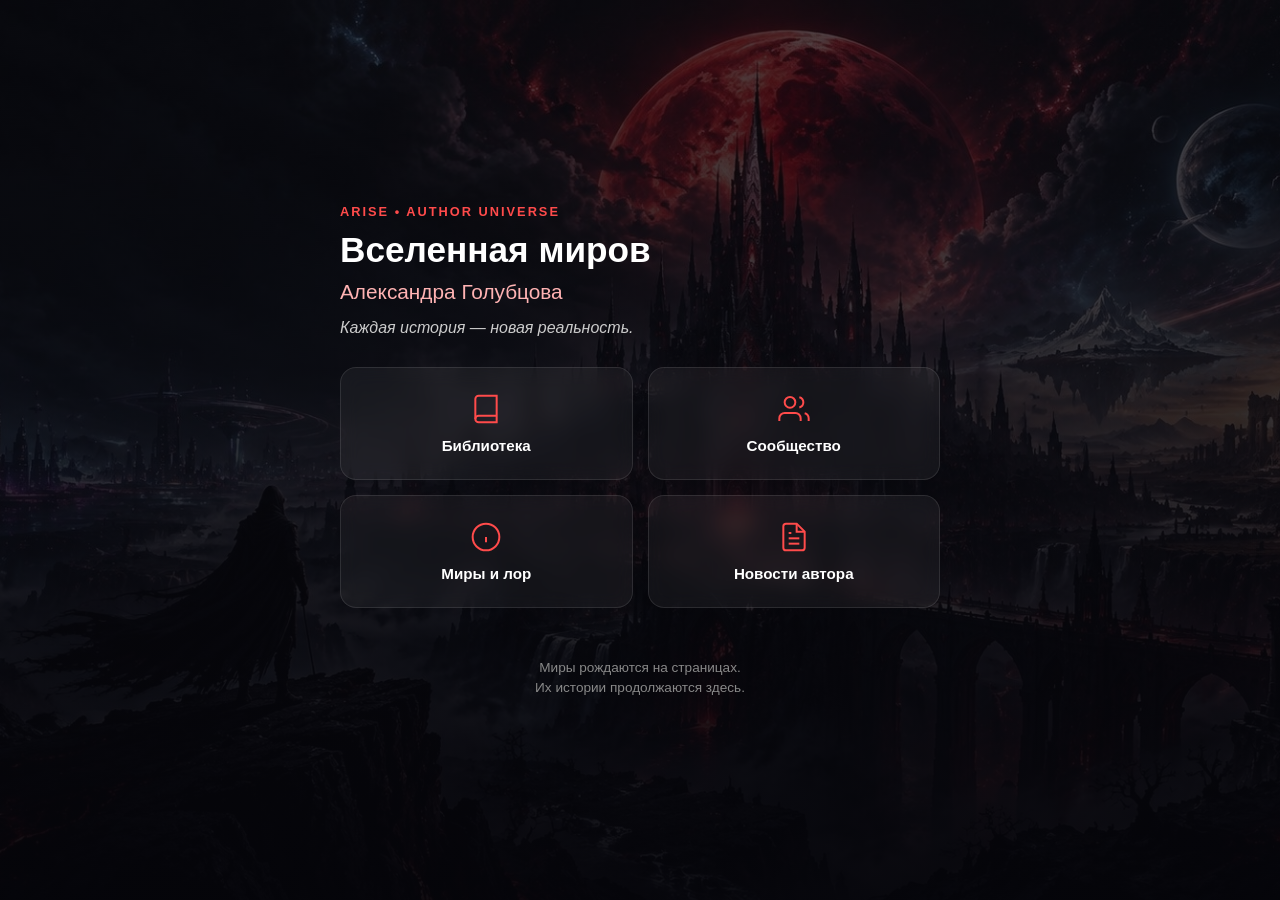
==== index.html @ a64a95e8 "feat: add ARISE universe hub landing page" ====
<!doctype html>
<html lang="ru">
  <head>
    <meta charset="UTF-8" />
    <meta
      name="viewport"
      content="width=device-width, initial-scale=1.0, maximum-scale=1.0, user-scalable=no"
    />
    <title>ARISE • Вселенная миров</title>
    <link rel="stylesheet" href="css/style.css" />
    <script src="https://telegram.org/js/telegram-web-app.js"></script>
  </head>
  <body>
    <div class="overlay hub-overlay">
      <div class="hub-header">
        <span class="brand-tag">ARISE • AUTHOR UNIVERSE</span>
        <h1>Вселенная миров</h1>
        <h2>Александра Голубцова</h2>
        <p class="tagline">Каждая история — новая реальность.</p>
      </div>
      <div class="hub-menu">
        <a href="library.html" class="hub-card">
          <svg
            viewBox="0 0 24 24"
            fill="none"
            stroke="currentColor"
            stroke-width="1.5"
          >
            <path d="M4 19.5A2.5 2.5 0 0 1 6.5 17H20"></path>
            <path
              d="M6.5 2H20v20H6.5A2.5 2.5 0 0 1 4 19.5v-15A2.5 2.5 0 0 1 6.5 2z"
            ></path>
          </svg>
          <span>Библиотека</span>
        </a>
        <a href="#" class="hub-card">
          <svg
            viewBox="0 0 24 24"
            fill="none"
            stroke="currentColor"
            stroke-width="1.5"
          >
            <path d="M17 21v-2a4 4 0 0 0-4-4H5a4 4 0 0 0-4 4v2"></path>
            <circle cx="9" cy="7" r="4"></circle>
            <path d="M23 21v-2a4 4 0 0 0-3-3.87"></path>
            <path d="M16 3.13a4 4 0 0 1 0 7.75"></path>
          </svg>
          <span>Сообщество</span>
        </a>
        <a href="#" class="hub-card">
          <svg
            viewBox="0 0 24 24"
            fill="none"
            stroke="currentColor"
            stroke-width="1.5"
          >
            <circle cx="12" cy="12" r="10"></circle>
            <path d="M12 16v-4"></path>
            <path d="M12 8h.01"></path>
          </svg>
          <span>Миры и лор</span>
        </a>
        <a href="#" class="hub-card">
          <svg
            viewBox="0 0 24 24"
            fill="none"
            stroke="currentColor"
            stroke-width="1.5"
          >
            <path
              d="M14 2H6a2 2 0 0 0-2 2v16a2 2 0 0 0 2 2h12a2 2 0 0 0 2-2V8z"
            ></path>
            <polyline points="14 2 14 8 20 8"></polyline>
            <line x1="16" y1="13" x2="8" y2="13"></line>
            <line x1="16" y1="17" x2="8" y2="17"></line>
            <polyline points="10 9 9 9 8 9"></polyline>
          </svg>
          <span>Новости автора</span>
        </a>
      </div>
      <div class="hub-footer">
        Миры рождаются на страницах.<br />Их истории продолжаются здесь.
      </div>
    </div>
    <script>
      if (window.Telegram && window.Telegram.WebApp) {
        window.Telegram.WebApp.ready();
        window.Telegram.WebApp.expand();
      }
    </script>
  </body>
</html>
---- css/style.css ----
* { margin: 0; padding: 0; box-sizing: border-box; font-family: -apple-system, BlinkMacSystemFont, "Segoe UI", Roboto, Helvetica, Arial, sans-serif; }
body { background-image: url('../assets/bg-universe.jpg'); background-size: cover; background-position: center; background-attachment: fixed; color: #fff; min-height: 100vh; display: flex; flex-direction: column; }
.overlay { background: linear-gradient(to bottom, rgba(10, 10, 15, 0.7) 0%, rgba(5, 5, 10, 0.95) 100%); min-height: 100vh; padding: 40px 20px; display: flex; flex-direction: column; align-items: center; }

/* стили для главного меню (Хаб�) */
.hub-overlay { justify-content: center; }
.hub-header { text-align: left; width: 100%; max-width: 600px; margin-bottom: 30px; }
.brand-tag { color: #ff4b4b; font-size: 0.8rem; letter-spacing: 2px; text-transform: uppercase; font-weight: bold; }
.hub-header h1 { margin-top: 10px; font-size: 2.2rem; text-align: left; background: none; -webkit-text-fill-color: #fff; text-shadow: none; text-transform: none; letter-spacing: normal; font-weight: 800; }
.hub-header h2 { font-size: 1.3rem; color: #ffb3b3; font-weight: 400; margin-bottom: 15px; text-align: left; }
.tagline { font-style: italic; color: #ccc; font-size: 1rem; }
.hub-menu { display: grid; grid-template-columns: 1fr 1fr; gap: 15px; width: 100%; max-width: 600px; margin-bottom: 30px; }
.hub-card { background: rgba(255, 255, 255, 0.05); border: 1px solid rgba(255, 255, 255, 0.1); border-radius: 16px; padding: 25px 15px; display: flex; flex-direction: column; align-items: center; justify-content: center; text-decoration: none; color: #fff; backdrop-filter: blur(10px); -webkit-backdrop-filter: blur(10px); transition: 0.2s; gap: 12px; }
.hub-card:active { transform: scale(0.97); background: rgba(255, 255, 255, 0.1); }
.hub-card svg { width: 32px; height: 32px; stroke: #ff4b4b; }
.hub-card span { font-weight: 600; font-size: 0.95rem; text-align: center; }
.hub-footer { text-align: center; color: #888; font-size: 0.85rem; line-height: 1.5; margin-top: 20px; }

/* стили для страницы Библиотеки и карточек */
header { text-align: center; margin-bottom: 30px; margin-top: 10px; width: 100%; max-width: 800px; position: relative; }
.back-link { display: inline-block; color: #aaa; text-decoration: none; margin-bottom: 20px; font-size: 0.9rem; position: absolute; left: 0; top: -20px; }
h1 { font-size: 2rem; font-weight: 800; text-transform: uppercase; letter-spacing: 2px; background: linear-gradient(90deg, #ff4b4b, #ff8c8c); -webkit-background-clip: text; -webkit-text-fill-color: transparent; margin-bottom: 10px; }
p.subtitle { font-size: 1rem; color: #cccccc; font-weight: 400; }
.grid { display: grid; grid-template-columns: repeat(auto-fill, minmax(160px, 1fr)); gap: 20px; width: 100%; max-width: 800px; }
.card { background: rgba(255, 255, 255, 0.05); border: 1px solid rgba(255, 255, 255, 0.1); border-radius: 12px; overflow: hidden; cursor: pointer; transition: transform 0.2s; text-decoration: none; color: inherit; display: flex; flex-direction: column; backdrop-filter: blur(10px); -webkit-backdrop-filter: blur(10px); }
.card:active { transform: scale(0.97); }
.card img { width: 100%; aspect-ratio: 2/3; object-fit: cover; border-bottom: 1px solid rgba(255, 255, 255, 0.1); }
.card-content { padding: 12px; }
.genre-tag { font-size: 0.7rem; text-transform: uppercase; color: #ff4b4b; font-weight: bold; letter-spacing: 1px; margin-bottom: 5px; display: block; }
.card h3 { font-size: 1rem; margin-bottom: 5px; line-height: 1.2; }
.card p { font-size: 0.8rem; color: #aaaaaa; display: -webkit-box; -webkit-line-clamp: 2; -webkit-box-orient: vertical; overflow: hidden; }
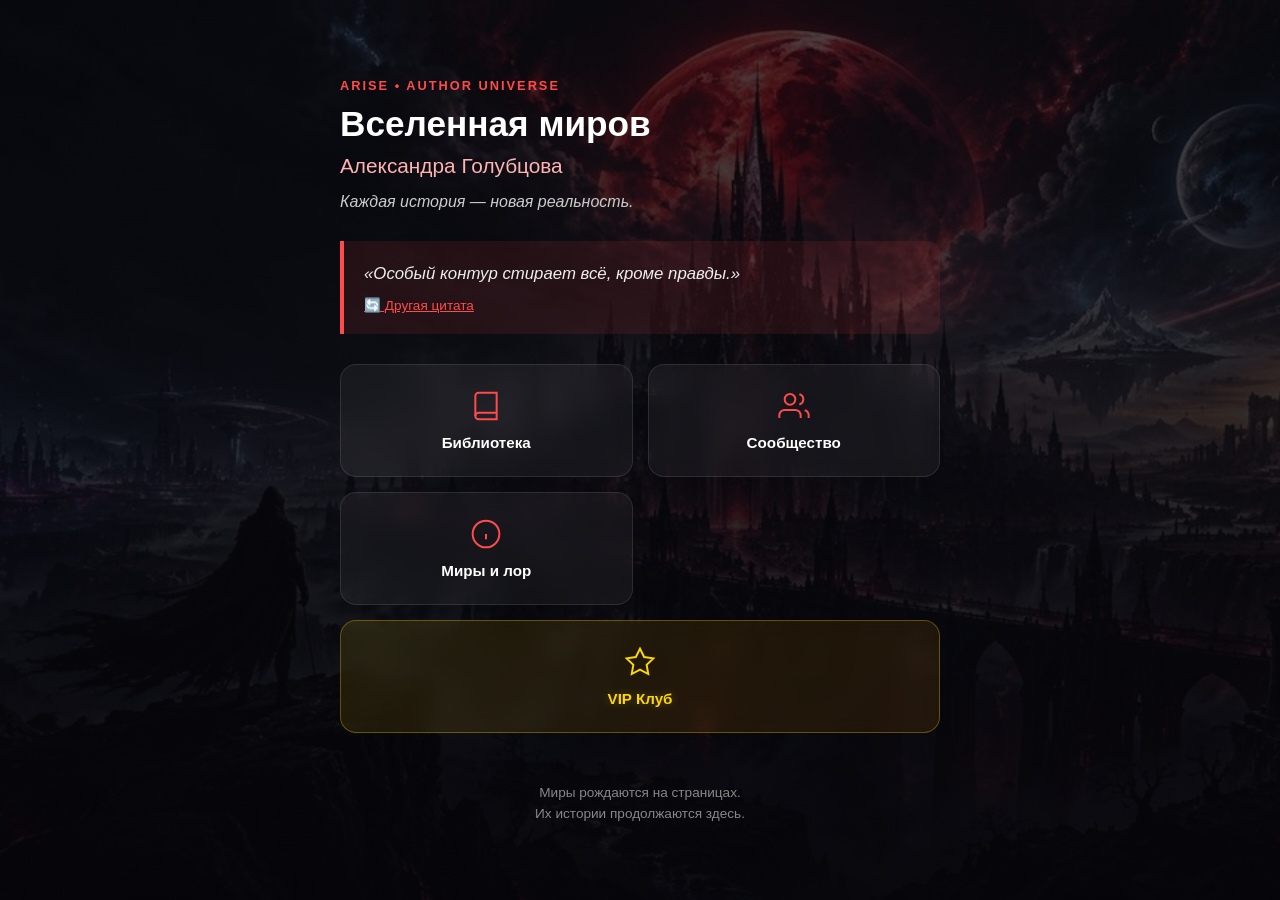
==== commit 825405ee: "feat: add VIP zone with mock paywall, random quotes, and author channel link" ====
--- a/index.html
+++ b/index.html
@@ -1,92 +1,48 @@
-<!doctype html>
+<!DOCTYPE html>
 <html lang="ru">
-  <head>
-    <meta charset="UTF-8" />
-    <meta
-      name="viewport"
-      content="width=device-width, initial-scale=1.0, maximum-scale=1.0, user-scalable=no"
-    />
+<head>
+    <meta charset="UTF-8">
+    <meta name="viewport" content="width=device-width, initial-scale=1.0, maximum-scale=1.0, user-scalable=no">
     <title>ARISE • Вселенная миров</title>
-    <link rel="stylesheet" href="css/style.css" />
+    <link rel="stylesheet" href="css/style.css">
     <script src="https://telegram.org/js/telegram-web-app.js"></script>
-  </head>
-  <body>
+</head>
+<body>
     <div class="overlay hub-overlay">
-      <div class="hub-header">
-        <span class="brand-tag">ARISE • AUTHOR UNIVERSE</span>
-        <h1>Вселенная миров</h1>
-        <h2>Александра Голубцова</h2>
-        <p class="tagline">Каждая история — новая реальность.</p>
-      </div>
-      <div class="hub-menu">
-        <a href="library.html" class="hub-card">
-          <svg
-            viewBox="0 0 24 24"
-            fill="none"
-            stroke="currentColor"
-            stroke-width="1.5"
-          >
-            <path d="M4 19.5A2.5 2.5 0 0 1 6.5 17H20"></path>
-            <path
-              d="M6.5 2H20v20H6.5A2.5 2.5 0 0 1 4 19.5v-15A2.5 2.5 0 0 1 6.5 2z"
-            ></path>
-          </svg>
-          <span>Библиотека</span>
-        </a>
-        <a href="#" class="hub-card">
-          <svg
-            viewBox="0 0 24 24"
-            fill="none"
-            stroke="currentColor"
-            stroke-width="1.5"
-          >
-            <path d="M17 21v-2a4 4 0 0 0-4-4H5a4 4 0 0 0-4 4v2"></path>
-            <circle cx="9" cy="7" r="4"></circle>
-            <path d="M23 21v-2a4 4 0 0 0-3-3.87"></path>
-            <path d="M16 3.13a4 4 0 0 1 0 7.75"></path>
-          </svg>
-          <span>Сообщество</span>
-        </a>
-        <a href="#" class="hub-card">
-          <svg
-            viewBox="0 0 24 24"
-            fill="none"
-            stroke="currentColor"
-            stroke-width="1.5"
-          >
-            <circle cx="12" cy="12" r="10"></circle>
-            <path d="M12 16v-4"></path>
-            <path d="M12 8h.01"></path>
-          </svg>
-          <span>Миры и лор</span>
-        </a>
-        <a href="#" class="hub-card">
-          <svg
-            viewBox="0 0 24 24"
-            fill="none"
-            stroke="currentColor"
-            stroke-width="1.5"
-          >
-            <path
-              d="M14 2H6a2 2 0 0 0-2 2v16a2 2 0 0 0 2 2h12a2 2 0 0 0 2-2V8z"
-            ></path>
-            <polyline points="14 2 14 8 20 8"></polyline>
-            <line x1="16" y1="13" x2="8" y2="13"></line>
-            <line x1="16" y1="17" x2="8" y2="17"></line>
-            <polyline points="10 9 9 9 8 9"></polyline>
-          </svg>
-          <span>Новости автора</span>
-        </a>
-      </div>
-      <div class="hub-footer">
-        Миры рождаются на страницах.<br />Их истории продолжаются здесь.
-      </div>
+        <div class="hub-header">
+            <span class="brand-tag">ARISE • AUTHOR UNIVERSE</span>
+            <h1>Вселенная миров</h1>
+            <h2>Александра Голубцова</h2>
+            <p class="tagline">Каждая история — новая реальность.</p>
+        </div>
+
+        <div class="quote-block" id="quote-container">
+            <p id="random-quote">"Загрузка мудрости..."</p>
+            <button onclick="getRandomQuote()" class="refresh-btn">🔄 Другая цитата</button>
+        </div>
+
+        <div class="hub-menu">
+            <a href="library.html" class="hub-card">
+                <svg viewBox="0 0 24 24" fill="none" stroke="currentColor" stroke-width="1.5"><path d="M4 19.5A2.5 2.5 0 0 1 6.5 17H20"></path><path d="M6.5 2H20v20H6.5A2.5 2.5 0 0 1 4 19.5v-15A2.5 2.5 0 0 1 6.5 2z"></path></svg>
+                <span>Библиотека</span>
+            </a>
+            <a href="https://t.me/ariseliterature" target="_blank" class="hub-card">
+                <svg viewBox="0 0 24 24" fill="none" stroke="currentColor" stroke-width="1.5"><path d="M17 21v-2a4 4 0 0 0-4-4H5a4 4 0 0 0-4 4v2"></path><circle cx="9" cy="7" r="4"></circle><path d="M23 21v-2a4 4 0 0 0-3-3.87"></path><path d="M16 3.13a4 4 0 0 1 0 7.75"></path></svg>
+                <span>Сообщество</span>
+            </a>
+            <a href="lore.html" class="hub-card">
+                <svg viewBox="0 0 24 24" fill="none" stroke="currentColor" stroke-width="1.5"><circle cx="12" cy="12" r="10"></circle><path d="M12 16v-4"></path><path d="M12 8h.01"></path></svg>
+                <span>Миры и лор</span>
+            </a>
+            <a href="vip.html" class="hub-card vip-card">
+                <svg viewBox="0 0 24 24" fill="none" stroke="currentColor" stroke-width="1.5"><path d="M12 2l3.09 6.26L22 9.27l-5 4.87 1.18 6.88L12 17.77l-6.18 3.25L7 14.14 2 9.27l6.91-1.01L12 2z"></path></svg>
+                <span>VIP Клуб</span>
+            </a>
+        </div>
+        <div class="hub-footer">
+            Миры рождаются на страницах.<br>Их истории продолжаются здесь.
+        </div>
     </div>
-    <script>
-      if (window.Telegram && window.Telegram.WebApp) {
-        window.Telegram.WebApp.ready();
-        window.Telegram.WebApp.expand();
-      }
-    </script>
-  </body>
+    <script src="js/main.js"></script>
+</body>
 </html>
--- a/css/style.css
+++ b/css/style.css
@@ -1,8 +1,9 @@
 * { margin: 0; padding: 0; box-sizing: border-box; font-family: -apple-system, BlinkMacSystemFont, "Segoe UI", Roboto, Helvetica, Arial, sans-serif; }
+html, body { width: 100%; max-width: 100vw; overflow-x: hidden; }
 body { background-image: url('../assets/bg-universe.jpg'); background-size: cover; background-position: center; background-attachment: fixed; color: #fff; min-height: 100vh; display: flex; flex-direction: column; }
-.overlay { background: linear-gradient(to bottom, rgba(10, 10, 15, 0.7) 0%, rgba(5, 5, 10, 0.95) 100%); min-height: 100vh; padding: 40px 20px; display: flex; flex-direction: column; align-items: center; }
+.overlay { background: linear-gradient(to bottom, rgba(10, 10, 15, 0.7) 0%, rgba(5, 5, 10, 0.95) 100%); min-height: 100vh; padding: 40px 20px; display: flex; flex-direction: column; align-items: center; width: 100%; }
 
-/* стили для главного меню (Хаб�) */
+/* Главное меню */
 .hub-overlay { justify-content: center; }
 .hub-header { text-align: left; width: 100%; max-width: 600px; margin-bottom: 30px; }
 .brand-tag { color: #ff4b4b; font-size: 0.8rem; letter-spacing: 2px; text-transform: uppercase; font-weight: bold; }
@@ -16,16 +17,58 @@
 .hub-card span { font-weight: 600; font-size: 0.95rem; text-align: center; }
 .hub-footer { text-align: center; color: #888; font-size: 0.85rem; line-height: 1.5; margin-top: 20px; }
 
-/* стили для страницы Библиотеки и карточек */
-header { text-align: center; margin-bottom: 30px; margin-top: 10px; width: 100%; max-width: 800px; position: relative; }
-.back-link { display: inline-block; color: #aaa; text-decoration: none; margin-bottom: 20px; font-size: 0.9rem; position: absolute; left: 0; top: -20px; }
-h1 { font-size: 2rem; font-weight: 800; text-transform: uppercase; letter-spacing: 2px; background: linear-gradient(90deg, #ff4b4b, #ff8c8c); -webkit-background-clip: text; -webkit-text-fill-color: transparent; margin-bottom: 10px; }
-p.subtitle { font-size: 1rem; color: #cccccc; font-weight: 400; }
+/* Библиотека */
+header { display: flex; flex-direction: column; align-items: center; width: 100%; max-width: 800px; margin-bottom: 35px; /* Отступ увеличен */ }
+h1 { font-size: 2rem; font-weight: 800; text-transform: uppercase; letter-spacing: 2px; background: linear-gradient(90deg, #ff4b4b, #ff8c8c); -webkit-background-clip: text; -webkit-text-fill-color: transparent; margin-bottom: 10px; text-align: center; }
+p.subtitle { font-size: 1rem; color: #cccccc; font-weight: 400; text-align: center; }
+
+.tabs { display: flex; overflow-x: auto; gap: 10px; width: 100%; max-width: 800px; margin-bottom: 25px; padding-bottom: 5px; scrollbar-width: none; }
+.tabs::-webkit-scrollbar { display: none; }
+.tab { background: rgba(255, 255, 255, 0.1); border: 1px solid rgba(255, 255, 255, 0.2); color: #fff; padding: 8px 16px; border-radius: 20px; cursor: pointer; white-space: nowrap; font-size: 0.85rem; transition: 0.2s; }
+.tab.active { background: #ff4b4b; border-color: #ff4b4b; }
+
 .grid { display: grid; grid-template-columns: repeat(auto-fill, minmax(160px, 1fr)); gap: 20px; width: 100%; max-width: 800px; }
 .card { background: rgba(255, 255, 255, 0.05); border: 1px solid rgba(255, 255, 255, 0.1); border-radius: 12px; overflow: hidden; cursor: pointer; transition: transform 0.2s; text-decoration: none; color: inherit; display: flex; flex-direction: column; backdrop-filter: blur(10px); -webkit-backdrop-filter: blur(10px); }
 .card:active { transform: scale(0.97); }
-.card img { width: 100%; aspect-ratio: 2/3; object-fit: cover; border-bottom: 1px solid rgba(255, 255, 255, 0.1); }
+.card img { width: 100%; height: auto; aspect-ratio: 2/3; object-fit: cover; border-bottom: 1px solid rgba(255, 255, 255, 0.1); display: block; }
 .card-content { padding: 12px; }
 .genre-tag { font-size: 0.7rem; text-transform: uppercase; color: #ff4b4b; font-weight: bold; letter-spacing: 1px; margin-bottom: 5px; display: block; }
 .card h3 { font-size: 1rem; margin-bottom: 5px; line-height: 1.2; }
 .card p { font-size: 0.8rem; color: #aaaaaa; display: -webkit-box; -webkit-line-clamp: 2; -webkit-box-orient: vertical; overflow: hidden; }
+
+/* Страница книги */
+.book-page { display: flex; flex-direction: column; align-items: center; max-width: 600px; margin: 0 auto; width: 100%; text-align: center; }
+.book-page img.cover { width: 100%; max-width: 220px; height: auto; border-radius: 12px; margin-bottom: 20px; box-shadow: 0 10px 30px rgba(0,0,0,0.6); object-fit: contain; }
+.book-page h1 { margin-bottom: 5px; font-size: 2rem; word-wrap: break-word; }
+.book-page .author { color: #aaa; margin-bottom: 25px; font-size: 1rem; letter-spacing: 1px; text-transform: uppercase; }
+
+/* Аккордеоны */
+.info-block { background: rgba(255, 255, 255, 0.05); border: 1px solid rgba(255, 255, 255, 0.1); border-radius: 12px; margin-bottom: 15px; width: 100%; text-align: left; overflow: hidden; backdrop-filter: blur(10px); -webkit-backdrop-filter: blur(10px); }
+.info-block summary { padding: 18px; font-weight: 600; font-size: 1.05rem; cursor: pointer; list-style: none; display: flex; justify-content: space-between; align-items: center; color: #fff; transition: 0.2s; }
+.info-block summary:hover { background: rgba(255, 255, 255, 0.05); }
+.info-block summary::-webkit-details-marker { display: none; }
+.info-block summary::after { content: '+'; color: #ff4b4b; font-size: 1.5rem; font-weight: 300; line-height: 1; }
+.info-block[open] summary::after { content: '−'; }
+.info-block .content { padding: 0 18px 18px 18px; color: #ccc; line-height: 1.6; font-size: 0.95rem; }
+.info-block .content p { margin-bottom: 10px; }
+
+.chapter-list { list-style: none; padding: 0; margin: 0; }
+.chapter-list li { padding: 12px 0; border-bottom: 1px solid rgba(255,255,255,0.05); display: flex; justify-content: space-between; align-items: center; color: #ddd; }
+.chapter-list li:last-child { border-bottom: none; }
+.chapter-list span { color: #666; font-size: 0.85rem; }
+
+.buy-buttons { display: flex; flex-direction: column; gap: 15px; width: 100%; margin: 10px 0 20px 0; }
+.buy-btn { display: flex; align-items: center; justify-content: center; gap: 10px; background: #ff4b4b; color: white; text-decoration: none; padding: 16px; border-radius: 12px; font-weight: bold; font-size: 1.1rem; transition: 0.2s; border: none; cursor: pointer; width: 100%; }
+.buy-btn:active { transform: scale(0.97); }
+.buy-btn.wb { background: #cb11b1; }
+.buy-btn.read { background: #ff4b4b; font-size: 1.2rem; margin-top: 10px; width: 100%; }
+
+/* Стили для цитат */
+.quote-block { width: 100%; max-width: 600px; background: rgba(255, 75, 75, 0.1); border-left: 4px solid #ff4b4b; padding: 20px; border-radius: 0 12px 12px 0; margin-bottom: 30px; text-align: left; }
+.quote-block p { font-style: italic; font-size: 1.05rem; line-height: 1.5; color: #eee; margin-bottom: 10px; }
+.refresh-btn { background: none; border: none; color: #ff4b4b; font-size: 0.85rem; cursor: pointer; text-decoration: underline; padding: 0; }
+
+/* VIP Карточка в меню */
+.vip-card { grid-column: span 2; background: linear-gradient(135deg, rgba(255, 215, 0, 0.1) 0%, rgba(255, 140, 0, 0.1) 100%); border-color: rgba(255, 215, 0, 0.3); }
+.vip-card svg { stroke: #ffd700; }
+.vip-card span { color: #ffd700; text-shadow: 0 0 10px rgba(255, 215, 0, 0.3); }
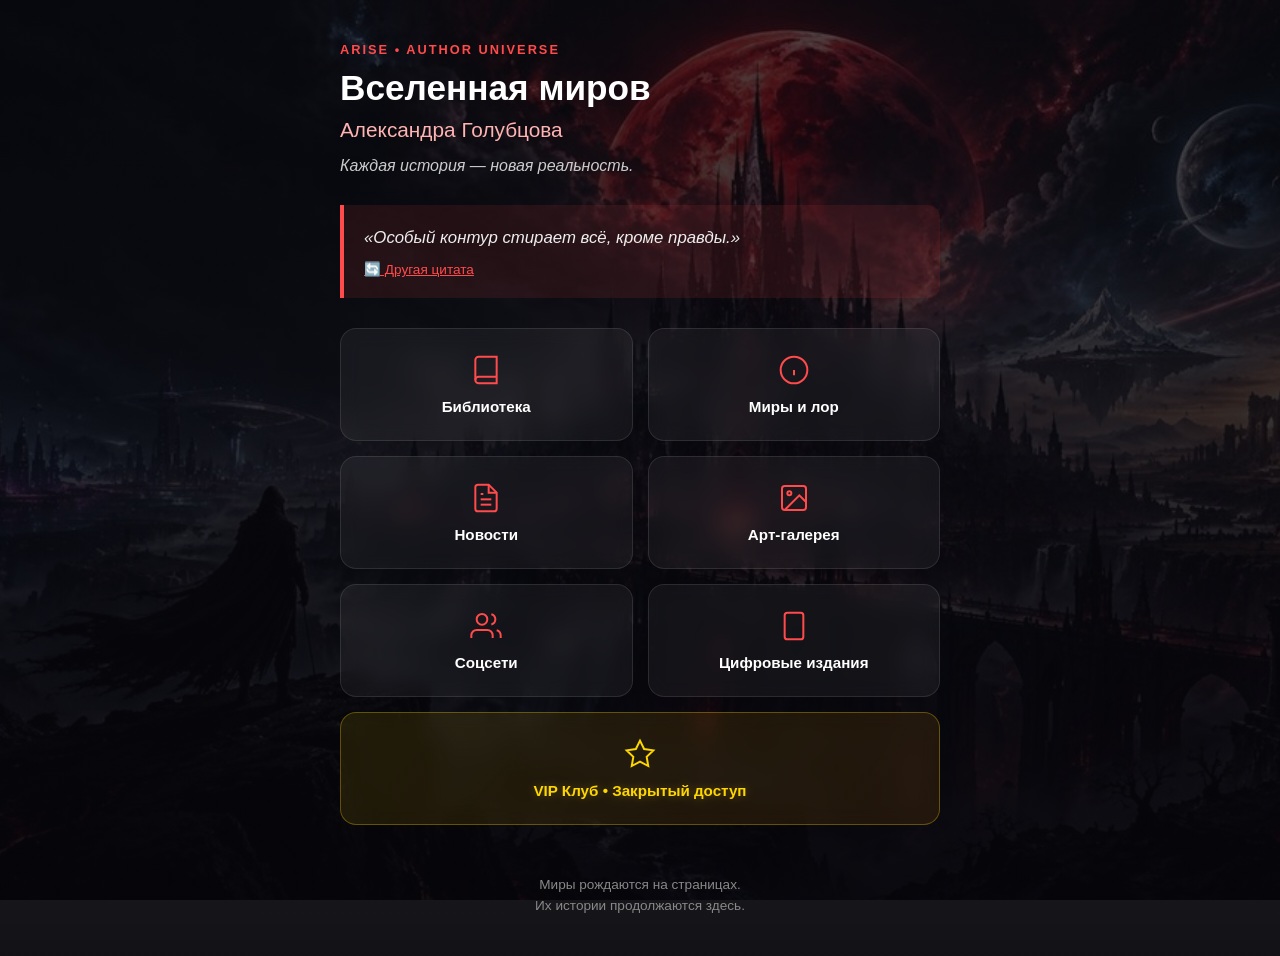
==== commit 4f14e81b: "feat: add gallery, social, digital editions; expand hub to 6 modules" ====
--- a/index.html
+++ b/index.html
@@ -26,19 +26,35 @@
                 <svg viewBox="0 0 24 24" fill="none" stroke="currentColor" stroke-width="1.5"><path d="M4 19.5A2.5 2.5 0 0 1 6.5 17H20"></path><path d="M6.5 2H20v20H6.5A2.5 2.5 0 0 1 4 19.5v-15A2.5 2.5 0 0 1 6.5 2z"></path></svg>
                 <span>Библиотека</span>
             </a>
-            <a href="https://t.me/ariseliterature" target="_blank" class="hub-card">
-                <svg viewBox="0 0 24 24" fill="none" stroke="currentColor" stroke-width="1.5"><path d="M17 21v-2a4 4 0 0 0-4-4H5a4 4 0 0 0-4 4v2"></path><circle cx="9" cy="7" r="4"></circle><path d="M23 21v-2a4 4 0 0 0-3-3.87"></path><path d="M16 3.13a4 4 0 0 1 0 7.75"></path></svg>
-                <span>Сообщество</span>
-            </a>
             <a href="lore.html" class="hub-card">
                 <svg viewBox="0 0 24 24" fill="none" stroke="currentColor" stroke-width="1.5"><circle cx="12" cy="12" r="10"></circle><path d="M12 16v-4"></path><path d="M12 8h.01"></path></svg>
                 <span>Миры и лор</span>
             </a>
+            <a href="news.html" class="hub-card">
+                <svg viewBox="0 0 24 24" fill="none" stroke="currentColor" stroke-width="1.5"><path d="M14 2H6a2 2 0 0 0-2 2v16a2 2 0 0 0 2 2h12a2 2 0 0 0 2-2V8z"></path><polyline points="14 2 14 8 20 8"></polyline><line x1="16" y1="13" x2="8" y2="13"></line><line x1="16" y1="17" x2="8" y2="17"></line><polyline points="10 9 9 9 8 9"></polyline></svg>
+                <span>Новости</span>
+            </a>
+            <a href="gallery.html" class="hub-card">
+                <svg viewBox="0 0 24 24" fill="none" stroke="currentColor" stroke-width="1.5"><rect x="3" y="3" width="18" height="18" rx="2" ry="2"></rect><circle cx="8.5" cy="8.5" r="1.5"></circle><polyline points="21 15 16 10 5 21"></polyline></svg>
+                <span>Арт-галерея</span>
+            </a>
+            <a href="social.html" class="hub-card">
+                <svg viewBox="0 0 24 24" fill="none" stroke="currentColor" stroke-width="1.5"><path d="M17 21v-2a4 4 0 0 0-4-4H5a4 4 0 0 0-4 4v2"></path><circle cx="9" cy="7" r="4"></circle><path d="M23 21v-2a4 4 0 0 0-3-3.87"></path><path d="M16 3.13a4 4 0 0 1 0 7.75"></path></svg>
+                <span>Соцсети</span>
+            </a>
+            <a href="digital.html" class="hub-card">
+                <svg viewBox="0 0 24 24" fill="none" stroke="currentColor" stroke-width="1.5"><rect x="5" y="2" width="14" height="20" rx="2" ry="2"></rect><line x1="12" y1="18" x2="12.01" y2="18"></line></svg>
+                <span>Цифровые издания</span>
+            </a>
+        </div>
+
+        <div class="hub-menu" style="margin-top: -15px;">
             <a href="vip.html" class="hub-card vip-card">
                 <svg viewBox="0 0 24 24" fill="none" stroke="currentColor" stroke-width="1.5"><path d="M12 2l3.09 6.26L22 9.27l-5 4.87 1.18 6.88L12 17.77l-6.18 3.25L7 14.14 2 9.27l6.91-1.01L12 2z"></path></svg>
-                <span>VIP Клуб</span>
+                <span>VIP Клуб • Закрытый доступ</span>
             </a>
         </div>
+
         <div class="hub-footer">
             Миры рождаются на страницах.<br>Их истории продолжаются здесь.
         </div>
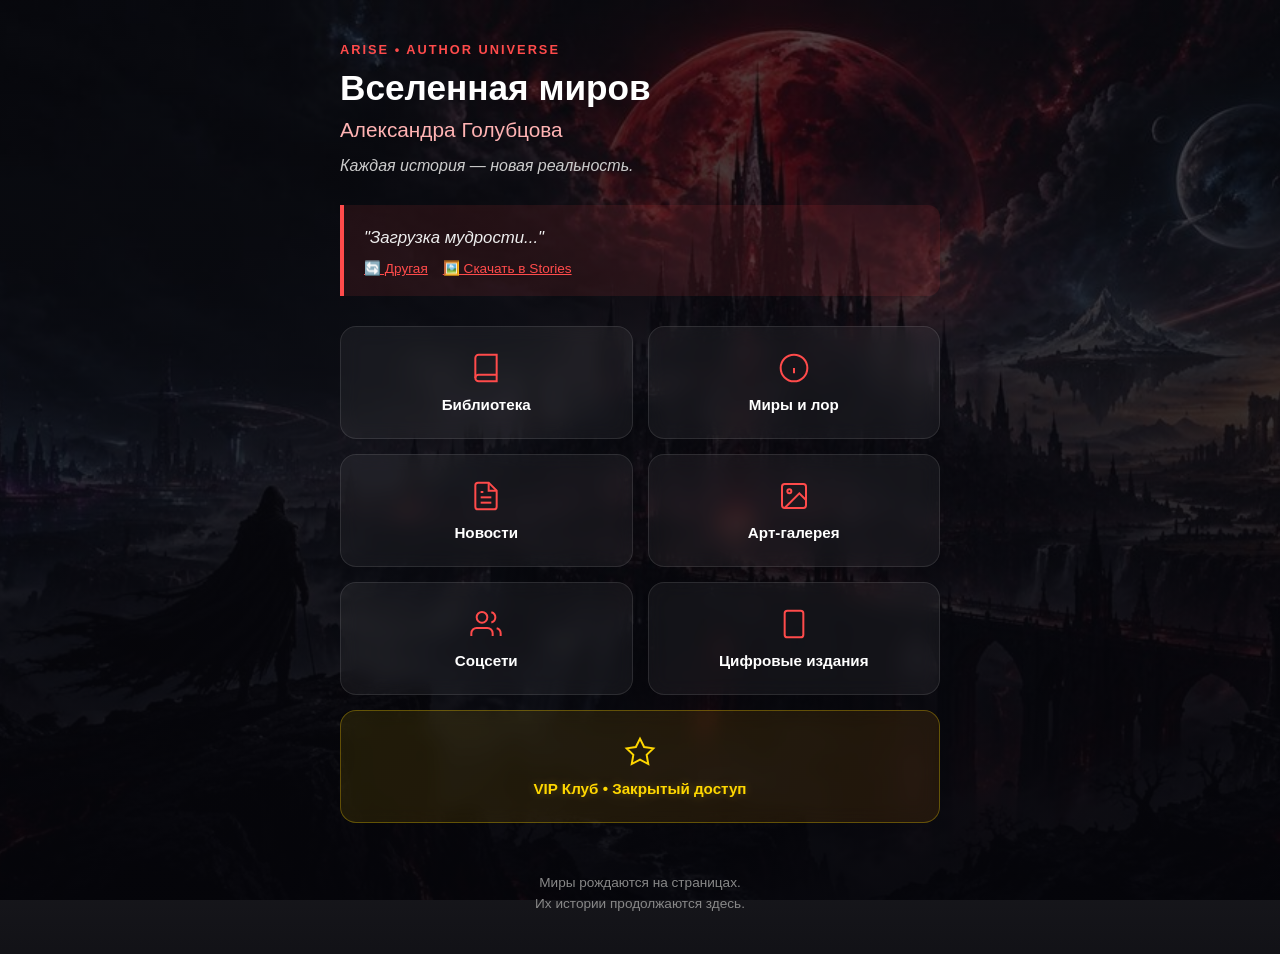
==== commit 5ead3b5d: "feat: implement all-in-one update (quotes canvas, favorites, search, progress, reading settings, map" ====
--- a/index.html
+++ b/index.html
@@ -18,7 +18,10 @@
 
         <div class="quote-block" id="quote-container">
             <p id="random-quote">"Загрузка мудрости..."</p>
-            <button onclick="getRandomQuote()" class="refresh-btn">🔄 Другая цитата</button>
+            <div style="display: flex; gap: 15px; margin-top: 10px;">
+                <button onclick="getRandomQuote()" class="refresh-btn" style="margin:0;">🔄 Другая</button>
+                <button onclick="generateQuoteImage()" class="refresh-btn" style="margin:0;">🖼️ Скачать в Stories</button>
+            </div>
         </div>
 
         <div class="hub-menu">
--- a/css/style.css
+++ b/css/style.css
@@ -72,3 +72,35 @@
 .vip-card { grid-column: span 2; background: linear-gradient(135deg, rgba(255, 215, 0, 0.1) 0%, rgba(255, 140, 0, 0.1) 100%); border-color: rgba(255, 215, 0, 0.3); }
 .vip-card svg { stroke: #ffd700; }
 .vip-card span { color: #ffd700; text-shadow: 0 0 10px rgba(255, 215, 0, 0.3); }
+
+/* === МОДАЛЬНЫЕ ОКНА (Общие) === */
+.modal-overlay { display: none; position: fixed; top: 0; left: 0; width: 100vw; height: 100vh; background: rgba(0,0,0,0.85); z-index: 10000; justify-content: center; align-items: center; padding: 20px; backdrop-filter: blur(5px); }
+.modal-overlay.active { display: flex; }
+.modal-content { background: #1a1a1e; border: 1px solid rgba(255,255,255,0.1); border-radius: 16px; padding: 25px; width: 100%; max-width: 400px; text-align: center; position: relative; }
+.modal-close { position: absolute; top: 15px; right: 15px; background: none; border: none; color: #fff; font-size: 1.5rem; cursor: pointer; }
+
+/* === ПОИСК И ИЗБРАННОЕ === */
+.search-bar { width: 100%; max-width: 800px; margin-bottom: 20px; position: relative; }
+.search-bar input { width: 100%; padding: 12px 20px; border-radius: 30px; border: 1px solid rgba(255,255,255,0.2); background: rgba(255,255,255,0.05); color: #fff; font-size: 1rem; outline: none; }
+.search-bar input:focus { border-color: #ff4b4b; }
+.fav-btn { position: absolute; top: 10px; right: 10px; background: rgba(0,0,0,0.6); border: none; border-radius: 50%; width: 36px; height: 36px; display: flex; justify-content: center; align-items: center; cursor: pointer; font-size: 1.2rem; color: #fff; z-index: 10; transition: 0.2s; }
+.fav-btn.active { color: #ff4b4b; }
+.card-container { position: relative; }
+.progress-container { margin-top: 8px; background: rgba(255,255,255,0.1); height: 4px; border-radius: 2px; overflow: hidden; }
+.progress-bar { height: 100%; background: #ff4b4b; width: 0%; transition: width 0.3s; }
+
+/* === НАСТРОЙКИ ЧТЕНИЯ === */
+.settings-btn { position: fixed; bottom: 20px; right: 20px; background: #ff4b4b; color: #fff; border: none; border-radius: 50%; width: 50px; height: 50px; font-size: 1.5rem; font-weight: bold; box-shadow: 0 4px 15px rgba(255,75,75,0.4); cursor: pointer; z-index: 100; display: flex; justify-content: center; align-items: center; }
+.book-text-content { font-size: 1rem; line-height: 1.7; text-align: justify; color: #ddd; transition: 0.3s; }
+.book-text-content.font-serif { font-family: Georgia, serif; }
+.book-text-content.font-sans { font-family: -apple-system, sans-serif; }
+.book-text-content.theme-sepia { background: #f4ecd8; color: #5b4636; padding: 20px; border-radius: 8px; }
+.book-text-content.theme-dark { background: transparent; color: #ddd; }
+.setting-row { display: flex; justify-content: space-between; align-items: center; margin-bottom: 15px; }
+.setting-row button { background: rgba(255,255,255,0.1); border: 1px solid rgba(255,255,255,0.2); color: #fff; padding: 8px 15px; border-radius: 8px; cursor: pointer; }
+
+/* === КАРТА === */
+.map-container { position: relative; width: 100%; max-width: 600px; border-radius: 16px; overflow: hidden; border: 1px solid rgba(255,255,255,0.2); margin-top: 20px; }
+.map-img { width: 100%; display: block; opacity: 0.8; }
+.map-point { position: absolute; width: 20px; height: 20px; background: #ff4b4b; border-radius: 50%; border: 3px solid #fff; cursor: pointer; box-shadow: 0 0 15px #ff4b4b; animation: pulse 2s infinite; }
+@keyframes pulse { 0% { box-shadow: 0 0 0 0 rgba(255, 75, 75, 0.7); } 70% { box-shadow: 0 0 0 15px rgba(255, 75, 75, 0); } 100% { box-shadow: 0 0 0 0 rgba(255, 75, 75, 0); } }
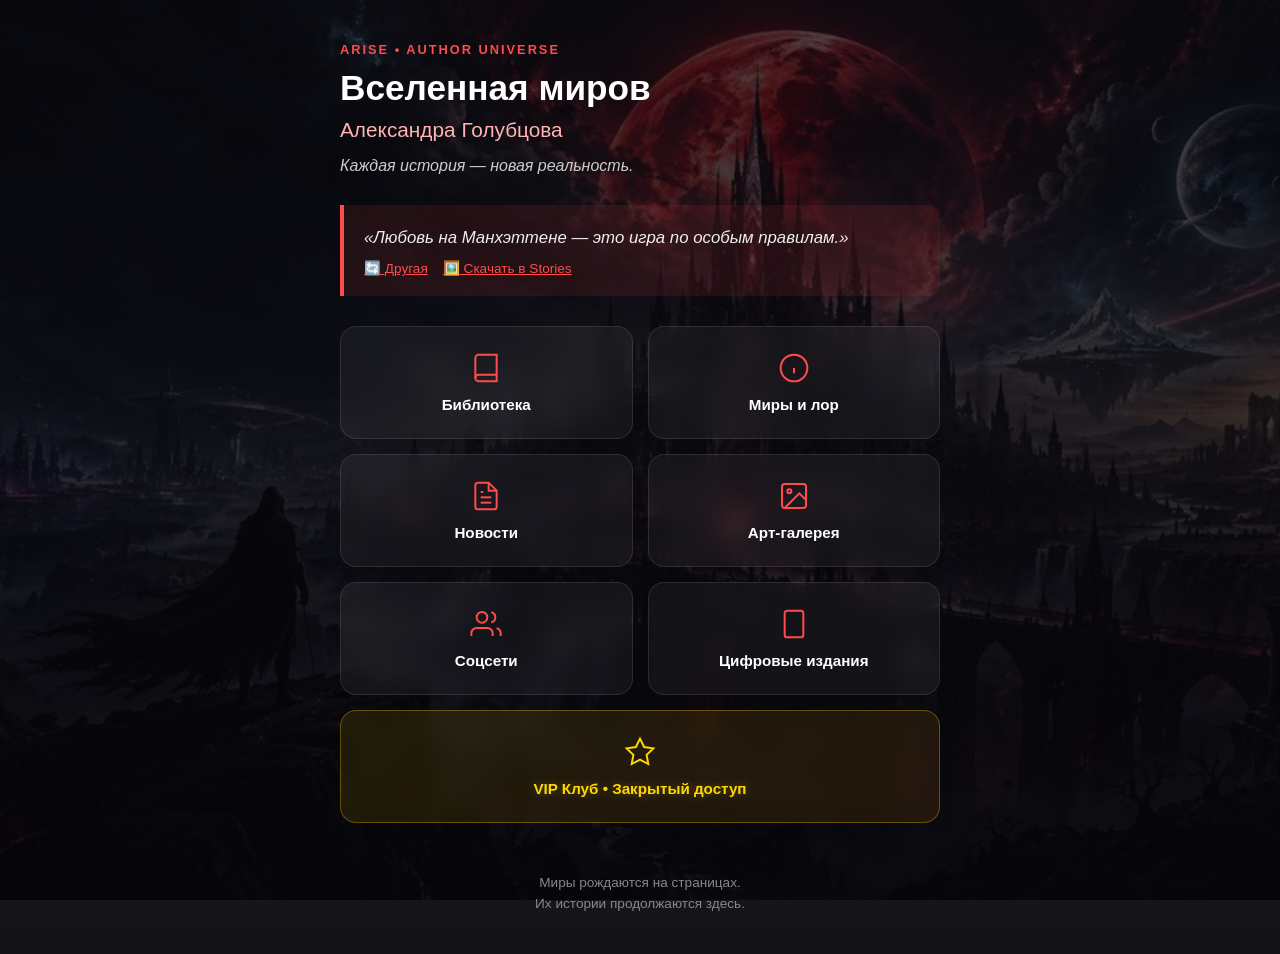
==== commit 189ccd1c: "feat: add custom back button, fix genre typo, and cache bust v1001" ====
--- a/index.html
+++ b/index.html
@@ -4,7 +4,7 @@
     <meta charset="UTF-8">
     <meta name="viewport" content="width=device-width, initial-scale=1.0, maximum-scale=1.0, user-scalable=no">
     <title>ARISE • Вселенная миров</title>
-    <link rel="stylesheet" href="css/style.css">
+    <link rel="stylesheet" href="css/style.css?v=1001">
     <script src="https://telegram.org/js/telegram-web-app.js"></script>
 </head>
 <body>
@@ -62,6 +62,9 @@
             Миры рождаются на страницах.<br>Их истории продолжаются здесь.
         </div>
     </div>
-    <script src="js/main.js"></script>
+    <script src="js/main.js?v=1001"></script>
 </body>
 </html>
+
+
+
--- a/css/style.css
+++ b/css/style.css
@@ -104,3 +104,31 @@
 .map-img { width: 100%; display: block; opacity: 0.8; }
 .map-point { position: absolute; width: 20px; height: 20px; background: #ff4b4b; border-radius: 50%; border: 3px solid #fff; cursor: pointer; box-shadow: 0 0 15px #ff4b4b; animation: pulse 2s infinite; }
 @keyframes pulse { 0% { box-shadow: 0 0 0 0 rgba(255, 75, 75, 0.7); } 70% { box-shadow: 0 0 0 15px rgba(255, 75, 75, 0); } 100% { box-shadow: 0 0 0 0 rgba(255, 75, 75, 0); } }
+
+/* Красивая кастомная кнопка Назад */
+.custom-back-btn {
+    position: fixed;
+    top: 20px;
+    left: 20px;
+    z-index: 9999;
+    background: rgba(20, 20, 25, 0.7);
+    color: #fff;
+    text-decoration: none;
+    padding: 10px 20px;
+    border-radius: 30px;
+    border: 1px solid rgba(255, 255, 255, 0.2);
+    backdrop-filter: blur(10px);
+    -webkit-backdrop-filter: blur(10px);
+    font-size: 0.95rem;
+    font-weight: 600;
+    display: flex;
+    align-items: center;
+    gap: 8px;
+    transition: all 0.2s ease;
+    box-shadow: 0 4px 15px rgba(0,0,0,0.3);
+}
+.custom-back-btn:active {
+    transform: scale(0.95);
+    background: rgba(255, 75, 75, 0.8);
+    border-color: #ff4b4b;
+}
